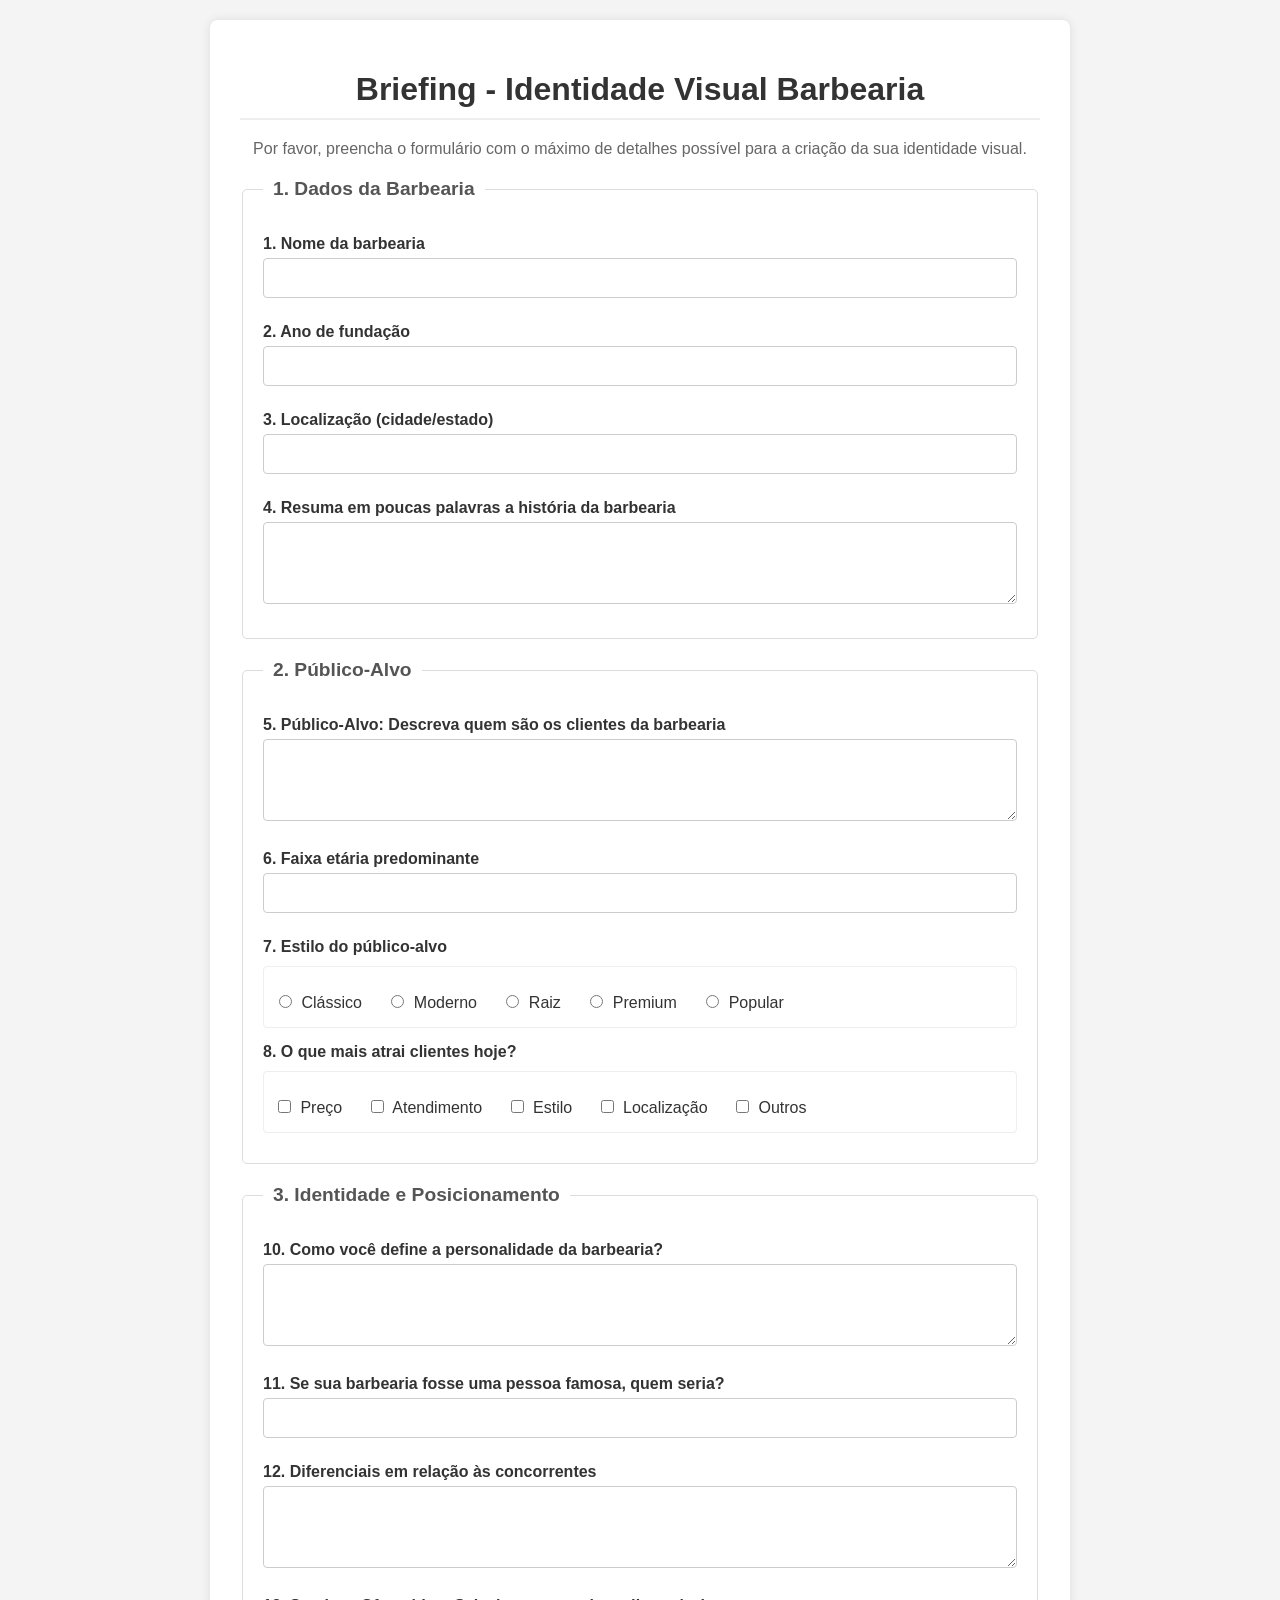
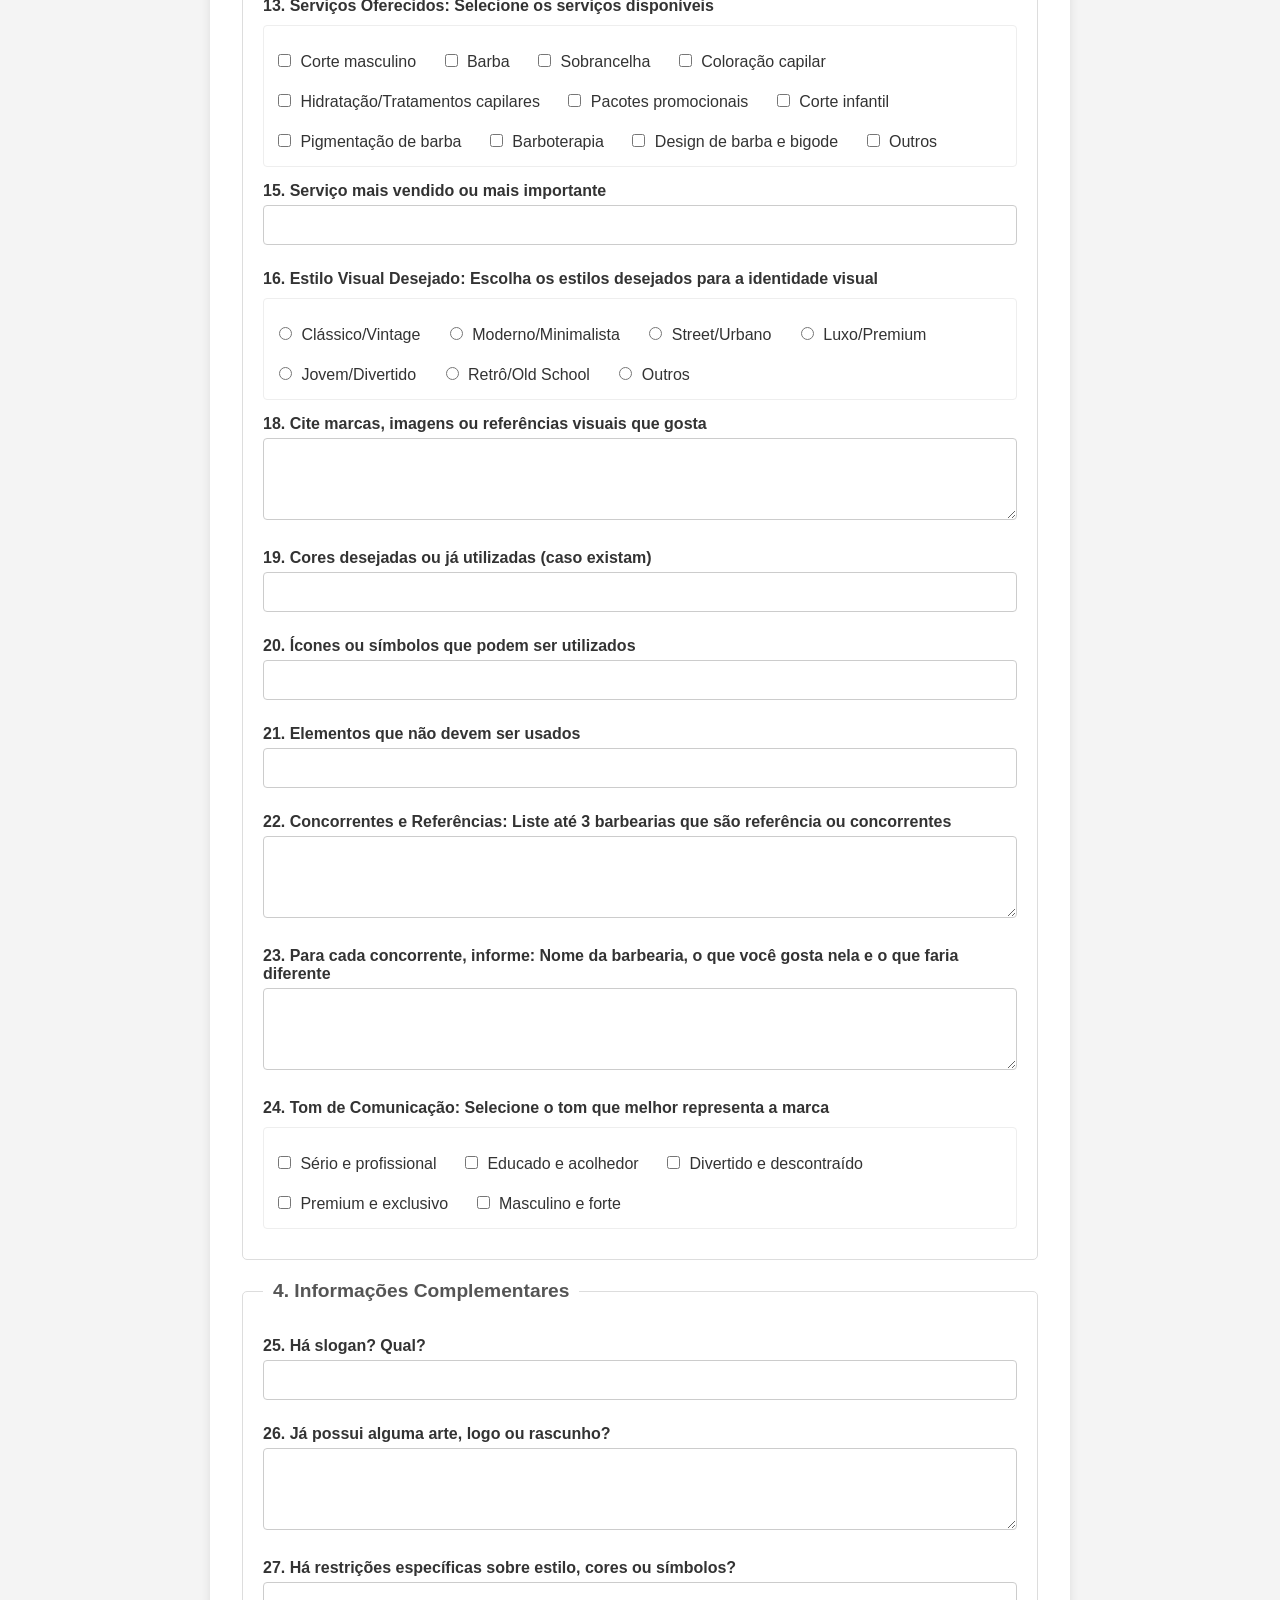
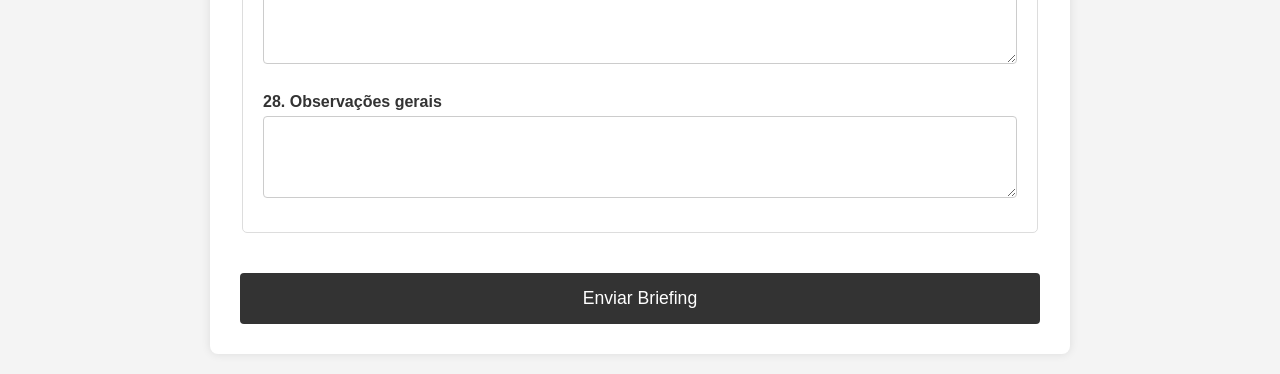
==== index.html @ 09c9d7b4 "Add files via upload" ====
<!DOCTYPE html>
<html lang="pt-BR">
<head>
    <meta charset="UTF-8">
    <meta name="viewport" content="width=device-width, initial-scale=1.0">
    <title>Briefing - Identidade Visual Barbearia</title>
    <link rel="stylesheet" href="style.css">
</head>
<body>
    <div class="container">
        <h1>Briefing - Identidade Visual Barbearia</h1>
        <p>Por favor, preencha o formulário com o máximo de detalhes possível para a criação da sua identidade visual.</p>
        
        <form id="briefingForm">
            
            <!-- 1. Dados da Barbearia -->
            <fieldset>
                <legend>1. Dados da Barbearia</legend>
                
                <label for="nome_barbearia">1. Nome da barbearia</label>
                <input type="text" id="nome_barbearia" name="Nome da barbearia" required>
                
                <label for="ano_fundacao">2. Ano de fundação</label>
                <input type="number" id="ano_fundacao" name="Ano de fundação" min="1900" max="2099" required>
                
                <label for="localizacao">3. Localização (cidade/estado)</label>
                <input type="text" id="localizacao" name="Localização (cidade/estado)" required>
                
                <label for="historia">4. Resuma em poucas palavras a história da barbearia</label>
                <textarea id="historia" name="Resuma em poucas palavras a história da barbearia" rows="4" required></textarea>
            </fieldset>

            <!-- 2. Público-Alvo -->
            <fieldset>
                <legend>2. Público-Alvo</legend>
                
                <label for="publico_alvo">5. Público-Alvo: Descreva quem são os clientes da barbearia</label>
                <textarea id="publico_alvo" name="Público-Alvo: Descreva quem são os clientes da barbearia" rows="4" required></textarea>
                
                <label for="faixa_etaria">6. Faixa etária predominante</label>
                <input type="text" id="faixa_etaria" name="Faixa etária predominante" required>
                
                <label>7. Estilo do público-alvo</label>
                <div class="radio-group">
                    <label><input type="radio" name="Estilo do público-alvo" value="Clássico" required> Clássico</label>
                    <label><input type="radio" name="Estilo do público-alvo" value="Moderno"> Moderno</label>
                    <label><input type="radio" name="Estilo do público-alvo" value="Raiz"> Raiz</label>
                    <label><input type="radio" name="Estilo do público-alvo" value="Premium"> Premium</label>
                    <label><input type="radio" name="Estilo do público-alvo" value="Popular"> Popular</label>
                </div>

                <label>8. O que mais atrai clientes hoje?</label>
                <div class="checkbox-group">
                    <label><input type="checkbox" name="O que mais atrai clientes hoje?" value="Preço"> Preço</label>
                    <label><input type="checkbox" name="O que mais atrai clientes hoje?" value="Atendimento"> Atendimento</label>
                    <label><input type="checkbox" name="O que mais atrai clientes hoje?" value="Estilo"> Estilo</label>
                    <label><input type="checkbox" name="O que mais atrai clientes hoje?" value="Localização"> Localização</label>
                    <label><input type="checkbox" name="O que mais atrai clientes hoje?" value="Outros" id="atracao_outros_check"> Outros</label>
                </div>
                <div id="atracao_outros_div" class="conditional-field" style="display:none;">
                    <label for="atracao_outros_text">9. Se selecionou 'Outros', por favor especifique</label>
                    <textarea id="atracao_outros_text" name="Se selecionou 'Outros', por favor especifique (Atração)" rows="2"></textarea>
                </div>
            </fieldset>

            <!-- 3. Identidade e Posicionamento -->
            <fieldset>
                <legend>3. Identidade e Posicionamento</legend>
                
                <label for="personalidade">10. Como você define a personalidade da barbearia?</label>
                <textarea id="personalidade" name="Como você define a personalidade da barbearia?" rows="4" required></textarea>
                
                <label for="pessoa_famosa">11. Se sua barbearia fosse uma pessoa famosa, quem seria?</label>
                <input type="text" id="pessoa_famosa" name="Se sua barbearia fosse uma pessoa famosa, quem seria?" required>
                
                <label for="diferenciais">12. Diferenciais em relação às concorrentes</label>
                <textarea id="diferenciais" name="Diferenciais em relação às concorrentes" rows="4" required></textarea>
                
                <label>13. Serviços Oferecidos: Selecione os serviços disponíveis</label>
                <div class="checkbox-group">
                    <label><input type="checkbox" name="Serviços Oferecidos" value="Corte masculino"> Corte masculino</label>
                    <label><input type="checkbox" name="Serviços Oferecidos" value="Barba"> Barba</label>
                    <label><input type="checkbox" name="Serviços Oferecidos" value="Sobrancelha"> Sobrancelha</label>
                    <label><input type="checkbox" name="Serviços Oferecidos" value="Coloração capilar"> Coloração capilar</label>
                    <label><input type="checkbox" name="Serviços Oferecidos" value="Hidratação/Tratamentos capilares"> Hidratação/Tratamentos capilares</label>
                    <label><input type="checkbox" name="Serviços Oferecidos" value="Pacotes promocionais"> Pacotes promocionais</label>
                    <label><input type="checkbox" name="Serviços Oferecidos" value="Corte infantil"> Corte infantil</label>
                    <label><input type="checkbox" name="Serviços Oferecidos" value="Pigmentação de barba"> Pigmentação de barba</label>
                    <label><input type="checkbox" name="Serviços Oferecidos" value="Barboterapia"> Barboterapia</label>
                    <label><input type="checkbox" name="Serviços Oferecidos" value="Design de barba e bigode"> Design de barba e bigode</label>
                    <label><input type="checkbox" name="Serviços Oferecidos" value="Outros" id="servicos_outros_check"> Outros</label>
                </div>
                <div id="servicos_outros_div" class="conditional-field" style="display:none;">
                    <label for="servicos_outros_text">14. Se selecionou 'Outros', por favor especifique</label>
                    <textarea id="servicos_outros_text" name="Se selecionou 'Outros', por favor especifique (Serviços)" rows="2"></textarea>
                </div>

                <label for="servico_mais_vendido">15. Serviço mais vendido ou mais importante</label>
                <input type="text" id="servico_mais_vendido" name="Serviço mais vendido ou mais importante" required>

                <label>16. Estilo Visual Desejado: Escolha os estilos desejados para a identidade visual</label>
                <div class="radio-group">
                    <label><input type="radio" name="Estilo Visual Desejado" value="Clássico/Vintage" required> Clássico/Vintage</label>
                    <label><input type="radio" name="Estilo Visual Desejado" value="Moderno/Minimalista"> Moderno/Minimalista</label>
                    <label><input type="radio" name="Estilo Visual Desejado" value="Street/Urbano"> Street/Urbano</label>
                    <label><input type="radio" name="Estilo Visual Desejado" value="Luxo/Premium"> Luxo/Premium</label>
                    <label><input type="radio" name="Estilo Visual Desejado" value="Jovem/Divertido"> Jovem/Divertido</label>
                    <label><input type="radio" name="Estilo Visual Desejado" value="Retrô/Old School"> Retrô/Old School</label>
                    <label><input type="radio" name="Estilo Visual Desejado" value="Outros" id="estilo_outros_radio"> Outros</label>
                </div>
                <div id="estilo_outros_div" class="conditional-field" style="display:none;">
                    <label for="estilo_outros_text">17. Se selecionou 'Outros', por favor especifique</label>
                    <textarea id="estilo_outros_text" name="Se selecionou 'Outros', por favor especifique (Estilo Visual)" rows="2"></textarea>
                </div>

                <label for="referencias_visuais">18. Cite marcas, imagens ou referências visuais que gosta</label>
                <textarea id="referencias_visuais" name="Cite marcas, imagens ou referências visuais que gosta" rows="4" required></textarea>

                <label for="cores_desejadas">19. Cores desejadas ou já utilizadas (caso existam)</label>
                <input type="text" id="cores_desejadas" name="Cores desejadas ou já utilizadas (caso existam)" required>

                <label for="icones_simbolos">20. Ícones ou símbolos que podem ser utilizados</label>
                <input type="text" id="icones_simbolos" name="Ícones ou símbolos que podem ser utilizados" required>

                <label for="elementos_nao_usados">21. Elementos que não devem ser usados</label>
                <input type="text" id="elementos_nao_usados" name="Elementos que não devem ser usados" required>

                <label for="concorrentes_referencias">22. Concorrentes e Referências: Liste até 3 barbearias que são referência ou concorrentes</label>
                <textarea id="concorrentes_referencias" name="Concorrentes e Referências: Liste até 3 barbearias que são referência ou concorrentes" rows="4" required></textarea>

                <label for="analise_concorrentes">23. Para cada concorrente, informe: Nome da barbearia, o que você gosta nela e o que faria diferente</label>
                <textarea id="analise_concorrentes" name="Para cada concorrente, informe: Nome da barbearia, o que você gosta nela e o que faria diferente" rows="4" required></textarea>

                <label>24. Tom de Comunicação: Selecione o tom que melhor representa a marca</label>
                <div class="checkbox-group">
                    <label><input type="checkbox" name="Tom de Comunicação" value="Sério e profissional"> Sério e profissional</label>
                    <label><input type="checkbox" name="Tom de Comunicação" value="Educado e acolhedor"> Educado e acolhedor</label>
                    <label><input type="checkbox" name="Tom de Comunicação" value="Divertido e descontraído"> Divertido e descontraído</label>
                    <label><input type="checkbox" name="Tom de Comunicação" value="Premium e exclusivo"> Premium e exclusivo</label>
                    <label><input type="checkbox" name="Tom de Comunicação" value="Masculino e forte"> Masculino e forte</label>
                </div>
            </fieldset>

            <!-- 4. Informações Complementares -->
            <fieldset>
                <legend>4. Informações Complementares</legend>
                
                <label for="slogan">25. Há slogan? Qual?</label>
                <input type="text" id="slogan" name="Há slogan? Qual?" required>
                
                <label for="arte_logo_rascunho">26. Já possui alguma arte, logo ou rascunho?</label>
                <textarea id="arte_logo_rascunho" name="Já possui alguma arte, logo ou rascunho?" rows="4" required></textarea>
                
                <label for="restricoes">27. Há restrições específicas sobre estilo, cores ou símbolos?</label>
                <textarea id="restricoes" name="Há restrições específicas sobre estilo, cores ou símbolos?" rows="4" required></textarea>
                
                <label for="observacoes_gerais">28. Observações gerais</label>
                <textarea id="observacoes_gerais" name="Observações gerais" rows="4" required></textarea>
            </fieldset>

            <button type="submit">Enviar Briefing</button>
            <p id="statusMessage" style="display:none;"></p>
        </form>
    </div>
    <script src="script.js"></script>
</body>
</html>
---- style.css ----
body {
    font-family: Arial, sans-serif;
    background-color: #f4f4f4;
    color: #333;
    margin: 0;
    padding: 20px;
    display: flex;
    justify-content: center;
    align-items: flex-start;
    min-height: 100vh;
}

.container {
    background-color: #fff;
    padding: 30px;
    border-radius: 8px;
    box-shadow: 0 0 10px rgba(0, 0, 0, 0.1);
    max-width: 800px;
    width: 100%;
}

h1 {
    color: #333;
    text-align: center;
    border-bottom: 2px solid #eee;
    padding-bottom: 10px;
    margin-bottom: 20px;
}

p {
    text-align: center;
    margin-bottom: 20px;
    color: #666;
}

fieldset {
    border: 1px solid #ddd;
    padding: 20px;
    margin-bottom: 20px;
    border-radius: 5px;
}

legend {
    font-size: 1.2em;
    font-weight: bold;
    color: #555;
    padding: 0 10px;
}

label {
    display: block;
    margin-top: 15px;
    margin-bottom: 5px;
    font-weight: bold;
}

input[type="text"],
input[type="number"],
textarea {
    width: 100%;
    padding: 10px;
    margin-bottom: 10px;
    border: 1px solid #ccc;
    border-radius: 4px;
    box-sizing: border-box;
    font-size: 1em;
}

textarea {
    resize: vertical;
}

.radio-group, .checkbox-group {
    margin-top: 10px;
    margin-bottom: 10px;
    padding: 10px;
    border: 1px solid #eee;
    border-radius: 4px;
}

.radio-group label, .checkbox-group label {
    display: inline-block;
    margin-right: 20px;
    font-weight: normal;
}

.radio-group input[type="radio"], .checkbox-group input[type="checkbox"] {
    margin-right: 5px;
}

button[type="submit"] {
    background-color: #333;
    color: white;
    padding: 15px 20px;
    border: none;
    border-radius: 4px;
    cursor: pointer;
    font-size: 1.1em;
    width: 100%;
    margin-top: 20px;
    transition: background-color 0.3s ease;
}

button[type="submit"]:hover {
    background-color: #555;
}

.conditional-field {
    margin-left: 20px;
    padding-left: 10px;
    border-left: 3px solid #ddd;
}

#statusMessage {
    text-align: center;
    padding: 10px;
    margin-top: 10px;
    border-radius: 4px;
    font-weight: bold;
}

.success {
    background-color: #d4edda;
    color: #155724;
    border: 1px solid #c3e6cb;
}

.error {
    background-color: #f8d7da;
    color: #721c24;
    border: 1px solid #f5c6cb;
}
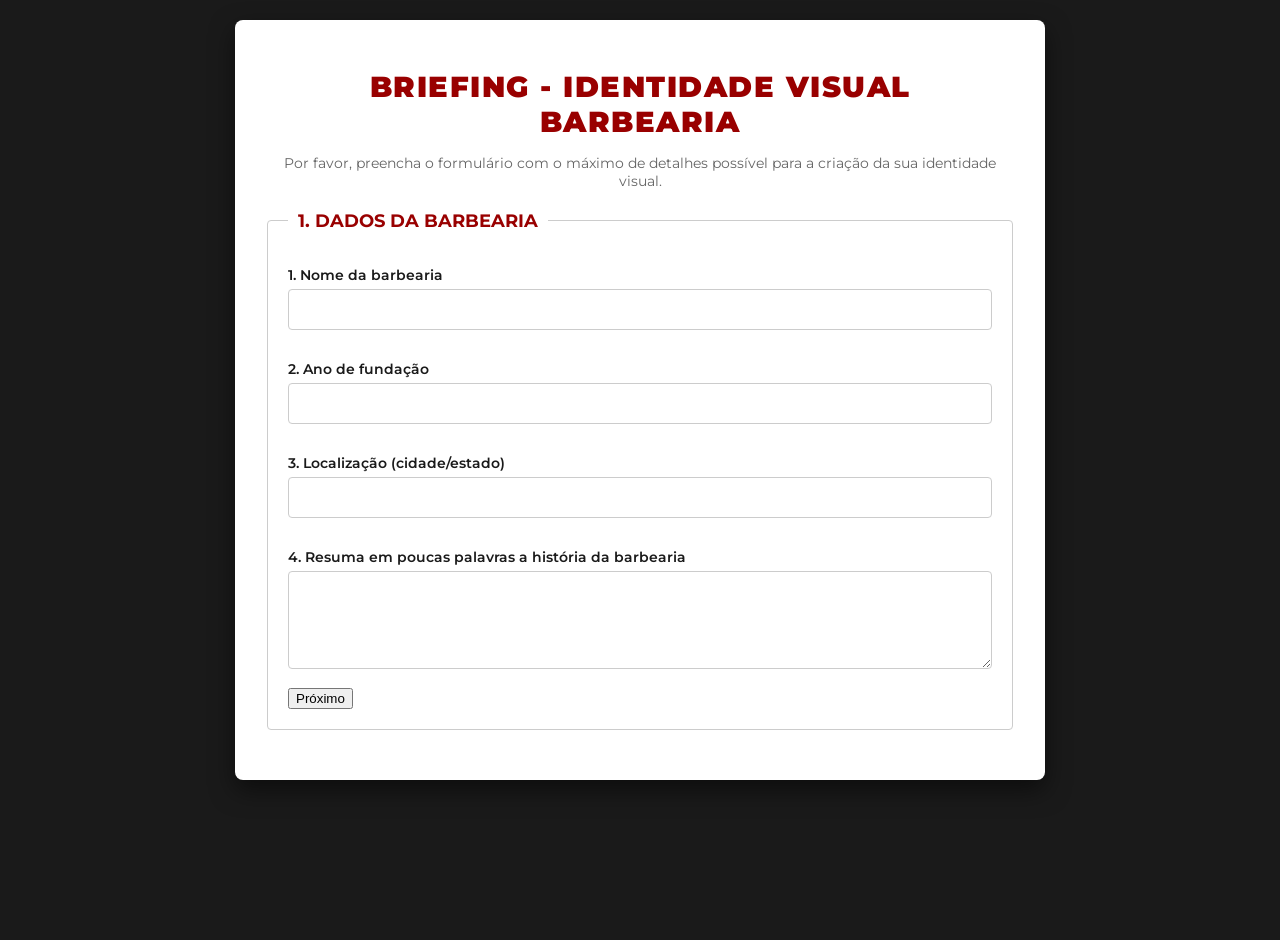
==== commit e7a9cc4d: "Refactor form fieldsets with data-step attributes" ====
--- a/index.html
+++ b/index.html
@@ -9,12 +9,12 @@
 <body>
     <div class="container">
         <h1>Briefing - Identidade Visual Barbearia</h1>
-        <p>Por favor, preencha o formulário com o máximo de detalhes possível para a criação da sua identidade visual.</p>
+        <p id="form-description">Por favor, preencha o formulário com o máximo de detalhes possível para a criação da sua identidade visual.</p>
         
         <form id="briefingForm">
             
             <!-- 1. Dados da Barbearia -->
-            <fieldset>
+            <fieldset data-step="1">
                 <legend>1. Dados da Barbearia</legend>
                 
                 <label for="nome_barbearia">1. Nome da barbearia</label>
@@ -28,10 +28,14 @@
                 
                 <label for="historia">4. Resuma em poucas palavras a história da barbearia</label>
                 <textarea id="historia" name="Resuma em poucas palavras a história da barbearia" rows="4" required></textarea>
+                
+                <div class="form-navigation">
+                    <button type="button" class="next-step">Próximo</button>
+                </div>
             </fieldset>
 
             <!-- 2. Público-Alvo -->
-            <fieldset>
+            <fieldset data-step="2" style="display:none;">
                 <legend>2. Público-Alvo</legend>
                 
                 <label for="publico_alvo">5. Público-Alvo: Descreva quem são os clientes da barbearia</label>
@@ -61,10 +65,15 @@
                     <label for="atracao_outros_text">9. Se selecionou 'Outros', por favor especifique</label>
                     <textarea id="atracao_outros_text" name="Se selecionou 'Outros', por favor especifique (Atração)" rows="2"></textarea>
                 </div>
+
+                <div class="form-navigation">
+                    <button type="button" class="prev-step">Anterior</button>
+                    <button type="button" class="next-step">Próximo</button>
+                </div>
             </fieldset>
 
             <!-- 3. Identidade e Posicionamento -->
-            <fieldset>
+            <fieldset data-step="3" style="display:none;">
                 <legend>3. Identidade e Posicionamento</legend>
                 
                 <label for="personalidade">10. Como você define a personalidade da barbearia?</label>
@@ -139,10 +148,15 @@
                     <label><input type="checkbox" name="Tom de Comunicação" value="Premium e exclusivo"> Premium e exclusivo</label>
                     <label><input type="checkbox" name="Tom de Comunicação" value="Masculino e forte"> Masculino e forte</label>
                 </div>
+
+                <div class="form-navigation">
+                    <button type="button" class="prev-step">Anterior</button>
+                    <button type="button" class="next-step">Próximo</button>
+                </div>
             </fieldset>
 
             <!-- 4. Informações Complementares -->
-            <fieldset>
+            <fieldset data-step="4" style="display:none;">
                 <legend>4. Informações Complementares</legend>
                 
                 <label for="slogan">25. Há slogan? Qual?</label>
@@ -156,9 +170,13 @@
                 
                 <label for="observacoes_gerais">28. Observações gerais</label>
                 <textarea id="observacoes_gerais" name="Observações gerais" rows="4" required></textarea>
+
+                <div class="form-navigation">
+                    <button type="button" class="prev-step">Anterior</button>
+                    <button type="submit">Enviar Briefing</button>
+                </div>
             </fieldset>
-
-            <button type="submit">Enviar Briefing</button>
+            
             <p id="statusMessage" style="display:none;"></p>
         </form>
     </div>
--- a/style.css
+++ b/style.css
@@ -1,9 +1,21 @@
+/* Importação da fonte Montserrat do Google Fonts */
+@import url('https://fonts.googleapis.com/css2?family=Montserrat:wght@400;600;700;900&display=swap');
+
+:root {
+    --primary-color: #1a1a1a; /* Fundo escuro */
+    --secondary-color: #ffffff; /* Elementos claros */
+    --accent-color: #990000; /* Vermelho escuro/Borgonha (Clássico de Barbearia) */
+    --text-color: #1a1a1a;
+    --border-color: #cccccc;
+    --focus-color: #990000;
+}
+
 body {
-    font-family: Arial, sans-serif;
-    background-color: #f4f4f4;
-    color: #333;
+    font-family: 'Montserrat', sans-serif;
+    background-color: var(--primary-color);
+    color: var(--secondary-color);
     margin: 0;
-    padding: 20px;
+    padding: 20px; /* Padding reduzido para telas menores */
     display: flex;
     justify-content: center;
     align-items: flex-start;
@@ -11,122 +23,183 @@
 }
 
 .container {
-    background-color: #fff;
-    padding: 30px;
+    background-color: var(--secondary-color);
+    padding: 30px; /* Padding ajustado */
     border-radius: 8px;
-    box-shadow: 0 0 10px rgba(0, 0, 0, 0.1);
-    max-width: 800px;
+    box-shadow: 0 10px 25px rgba(0, 0, 0, 0.5);
+    max-width: 750px;
     width: 100%;
+    color: var(--text-color);
 }
 
 h1 {
-    color: #333;
+    font-weight: 900;
+    font-size: 1.8em; /* Fonte ligeiramente menor para mobile */
+    color: var(--accent-color);
     text-align: center;
-    border-bottom: 2px solid #eee;
-    padding-bottom: 10px;
-    margin-bottom: 20px;
+    margin-bottom: 10px;
+    text-transform: uppercase;
+    letter-spacing: 1.5px;
 }
 
 p {
+    font-weight: 400;
+    font-size: 0.9em;
     text-align: center;
     margin-bottom: 20px;
-    color: #666;
+    color: #666666;
 }
 
 fieldset {
-    border: 1px solid #ddd;
-    padding: 20px;
+    border: 1px solid var(--border-color);
+    padding: 20px; /* Padding ajustado */
     margin-bottom: 20px;
-    border-radius: 5px;
+    border-radius: 4px;
 }
 
 legend {
-    font-size: 1.2em;
-    font-weight: bold;
-    color: #555;
+    font-size: 1.1em;
+    font-weight: 700;
+    color: var(--accent-color);
     padding: 0 10px;
+    text-transform: uppercase;
 }
 
 label {
     display: block;
     margin-top: 15px;
     margin-bottom: 5px;
-    font-weight: bold;
+    font-weight: 600;
+    font-size: 0.9em;
+    color: var(--text-color);
 }
 
 input[type="text"],
 input[type="number"],
 textarea {
     width: 100%;
-    padding: 10px;
-    margin-bottom: 10px;
-    border: 1px solid #ccc;
+    padding: 10px; /* Padding ajustado */
+    margin-bottom: 15px;
+    border: 1px solid var(--border-color);
     border-radius: 4px;
     box-sizing: border-box;
     font-size: 1em;
+    font-family: 'Montserrat', sans-serif;
+    transition: border-color 0.3s ease;
+}
+
+input[type="text"]:focus,
+input[type="number"]:focus,
+textarea:focus {
+    border-color: var(--focus-color);
+    outline: none;
+    box-shadow: 0 0 0 1px var(--focus-color);
 }
 
 textarea {
     resize: vertical;
+    min-height: 80px;
 }
 
 .radio-group, .checkbox-group {
     margin-top: 10px;
     margin-bottom: 10px;
-    padding: 10px;
-    border: 1px solid #eee;
-    border-radius: 4px;
+    padding: 15px;
+    border: 1px solid #f0f0f0;
+    border-radius: 4px;
+    background-color: #f9f9f9;
 }
 
 .radio-group label, .checkbox-group label {
-    display: inline-block;
-    margin-right: 20px;
-    font-weight: normal;
+    display: block;
+    margin-top: 5px;
+    margin-bottom: 5px;
+    font-weight: 400;
+    font-size: 1em;
+    color: var(--text-color);
 }
 
 .radio-group input[type="radio"], .checkbox-group input[type="checkbox"] {
-    margin-right: 5px;
+    margin-right: 10px;
+    accent-color: var(--accent-color);
 }
 
 button[type="submit"] {
-    background-color: #333;
-    color: white;
-    padding: 15px 20px;
+    background-color: var(--accent-color);
+    color: var(--secondary-color);
+    padding: 15px 25px;
     border: none;
     border-radius: 4px;
     cursor: pointer;
-    font-size: 1.1em;
+    font-size: 1em;
+    font-weight: 700;
     width: 100%;
     margin-top: 20px;
     transition: background-color 0.3s ease;
+    text-transform: uppercase;
+    letter-spacing: 1px;
 }
 
 button[type="submit"]:hover {
-    background-color: #555;
+    background-color: #cc0000;
 }
 
 .conditional-field {
-    margin-left: 20px;
-    padding-left: 10px;
-    border-left: 3px solid #ddd;
+    margin-left: 0;
+    padding-left: 15px;
+    border-left: 3px solid var(--accent-color);
+    margin-top: 15px;
+    padding-top: 10px;
 }
 
 #statusMessage {
     text-align: center;
-    padding: 10px;
-    margin-top: 10px;
-    border-radius: 4px;
-    font-weight: bold;
+    padding: 15px;
+    margin-top: 20px;
+    border-radius: 4px;
+    font-weight: 600;
+    font-size: 1em;
 }
 
 .success {
-    background-color: #d4edda;
-    color: #155724;
-    border: 1px solid #c3e6cb;
+    background-color: #e6ffe6;
+    color: #006600;
+    border: 1px solid #ccffcc;
 }
 
 .error {
-    background-color: #f8d7da;
-    color: #721c24;
-    border: 1px solid #f5c6cb;
-}
+    background-color: #ffe6e6;
+    color: #cc0000;
+    border: 1px solid #ffcccc;
+}
+
+/* Media Query para Responsividade */
+@media (max-width: 600px) {
+    .container {
+        padding: 20px;
+        margin: 0;
+        box-shadow: none;
+        border-radius: 0;
+    }
+
+    body {
+        padding: 0;
+    }
+
+    h1 {
+        font-size: 1.5em;
+        letter-spacing: 1px;
+    }
+
+    legend {
+        font-size: 1em;
+    }
+
+    .radio-group, .checkbox-group {
+        padding: 10px;
+    }
+
+    .radio-group label, .checkbox-group label {
+        font-size: 0.9em;
+    }
+}
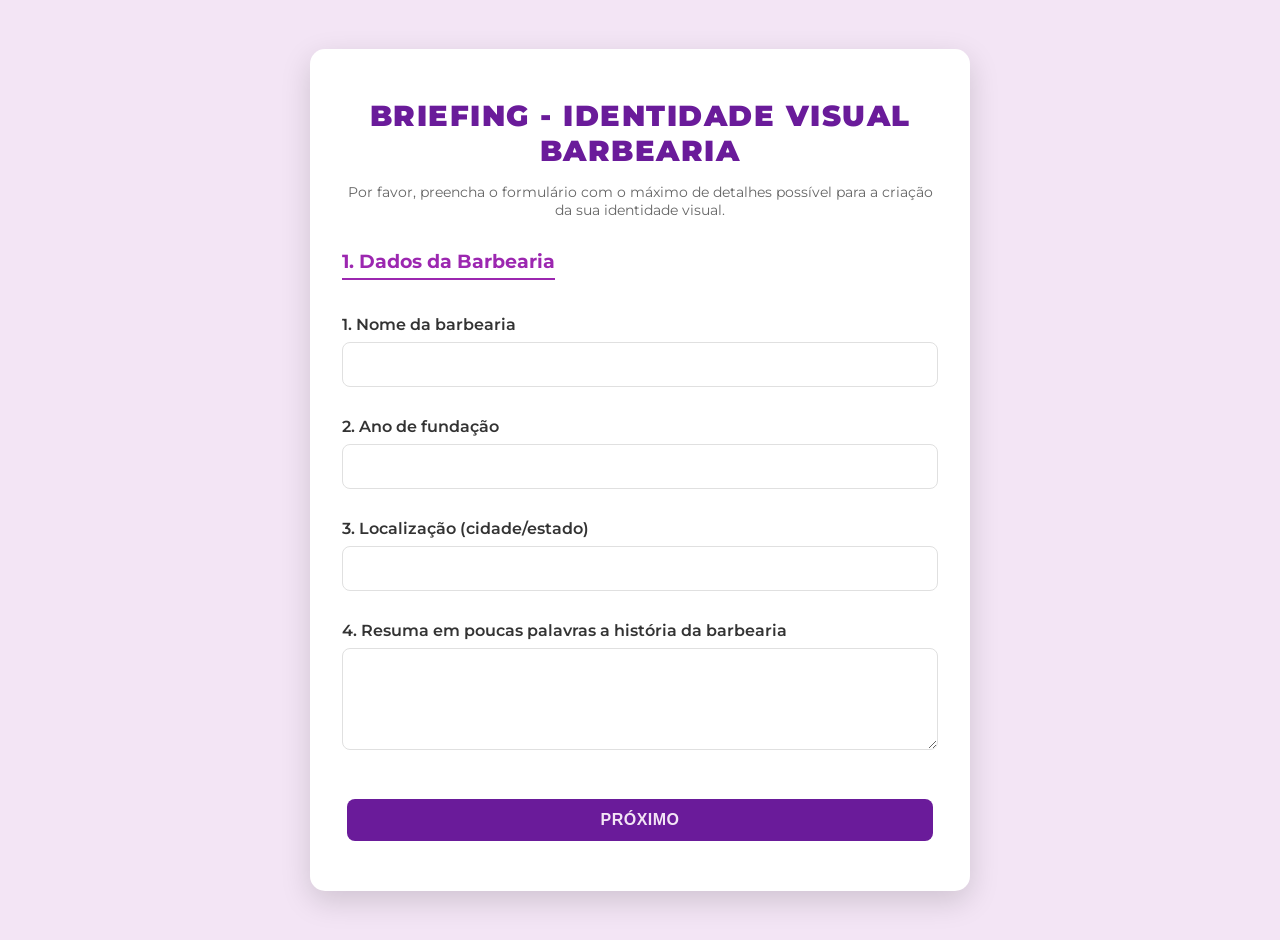
==== commit 7252ce2a: "Update section comments for form steps in HTML" ====
--- a/index.html
+++ b/index.html
@@ -13,7 +13,7 @@
         
         <form id="briefingForm">
             
-            <!-- 1. Dados da Barbearia -->
+            <!-- Passo 1: Dados da Barbearia -->
             <fieldset data-step="1">
                 <legend>1. Dados da Barbearia</legend>
                 
@@ -34,7 +34,7 @@
                 </div>
             </fieldset>
 
-            <!-- 2. Público-Alvo -->
+            <!-- Passo 2: Público-Alvo -->
             <fieldset data-step="2" style="display:none;">
                 <legend>2. Público-Alvo</legend>
                 
@@ -72,7 +72,7 @@
                 </div>
             </fieldset>
 
-            <!-- 3. Identidade e Posicionamento -->
+            <!-- Passo 3: Identidade e Posicionamento -->
             <fieldset data-step="3" style="display:none;">
                 <legend>3. Identidade e Posicionamento</legend>
                 
@@ -155,7 +155,7 @@
                 </div>
             </fieldset>
 
-            <!-- 4. Informações Complementares -->
+            <!-- Passo 4: Informações Complementares -->
             <fieldset data-step="4" style="display:none;">
                 <legend>4. Informações Complementares</legend>
                 
--- a/style.css
+++ b/style.css
@@ -2,75 +2,84 @@
 @import url('https://fonts.googleapis.com/css2?family=Montserrat:wght@400;600;700;900&display=swap');
 
 :root {
-    --primary-color: #1a1a1a; /* Fundo escuro */
-    --secondary-color: #ffffff; /* Elementos claros */
-    --accent-color: #990000; /* Vermelho escuro/Borgonha (Clássico de Barbearia) */
-    --text-color: #1a1a1a;
-    --border-color: #cccccc;
-    --focus-color: #990000;
+    --primary-color: #6a1b9a; /* Roxo Escuro Principal */
+    --secondary-color: #f3e5f5; /* Fundo Claro Roxo */
+    --accent-color: #9c27b0; /* Roxo de Destaque */
+    --text-color: #333333;
+    --border-color: #e0e0e0;
+    --focus-color: #ce93d8; /* Roxo Claro para Foco */
 }
 
 body {
     font-family: 'Montserrat', sans-serif;
-    background-color: var(--primary-color);
-    color: var(--secondary-color);
+    background-color: var(--secondary-color);
+    color: var(--text-color);
     margin: 0;
-    padding: 20px; /* Padding reduzido para telas menores */
+    padding: 20px;
     display: flex;
     justify-content: center;
-    align-items: flex-start;
+    align-items: center;
     min-height: 100vh;
 }
 
 .container {
-    background-color: var(--secondary-color);
-    padding: 30px; /* Padding ajustado */
-    border-radius: 8px;
-    box-shadow: 0 10px 25px rgba(0, 0, 0, 0.5);
-    max-width: 750px;
+    background-color: #ffffff;
+    padding: 30px;
+    border-radius: 15px;
+    box-shadow: 0 10px 30px rgba(0, 0, 0, 0.15);
+    max-width: 600px; /* Mais estreito para foco em uma pergunta por vez */
     width: 100%;
-    color: var(--text-color);
+    transition: all 0.3s ease;
 }
 
 h1 {
     font-weight: 900;
-    font-size: 1.8em; /* Fonte ligeiramente menor para mobile */
-    color: var(--accent-color);
+    font-size: 1.8em;
+    color: var(--primary-color);
     text-align: center;
     margin-bottom: 10px;
     text-transform: uppercase;
     letter-spacing: 1.5px;
 }
 
-p {
+#form-description {
     font-weight: 400;
     font-size: 0.9em;
     text-align: center;
+    margin-bottom: 30px;
+    color: #666666;
+}
+
+fieldset {
+    border: none;
+    padding: 0;
     margin-bottom: 20px;
-    color: #666666;
-}
-
-fieldset {
-    border: 1px solid var(--border-color);
-    padding: 20px; /* Padding ajustado */
-    margin-bottom: 20px;
-    border-radius: 4px;
+    /* Adiciona animação de fade */
+    animation: fadeIn 0.5s ease-in-out;
+}
+
+@keyframes fadeIn {
+    from { opacity: 0; transform: translateY(10px); }
+    to { opacity: 1; transform: translateY(0); }
 }
 
 legend {
-    font-size: 1.1em;
+    font-size: 1.2em;
     font-weight: 700;
     color: var(--accent-color);
-    padding: 0 10px;
-    text-transform: uppercase;
+    padding: 0;
+    margin-bottom: 20px;
+    border-bottom: 2px solid var(--accent-color);
+    display: inline-block;
+    padding-bottom: 5px;
 }
 
 label {
     display: block;
     margin-top: 15px;
-    margin-bottom: 5px;
+    margin-bottom: 8px;
     font-weight: 600;
-    font-size: 0.9em;
+    font-size: 1em;
     color: var(--text-color);
 }
 
@@ -78,70 +87,104 @@
 input[type="number"],
 textarea {
     width: 100%;
-    padding: 10px; /* Padding ajustado */
+    padding: 12px;
     margin-bottom: 15px;
     border: 1px solid var(--border-color);
-    border-radius: 4px;
+    border-radius: 8px;
     box-sizing: border-box;
     font-size: 1em;
     font-family: 'Montserrat', sans-serif;
-    transition: border-color 0.3s ease;
+    transition: border-color 0.3s ease, box-shadow 0.3s ease;
 }
 
 input[type="text"]:focus,
 input[type="number"]:focus,
 textarea:focus {
-    border-color: var(--focus-color);
+    border-color: var(--accent-color);
     outline: none;
-    box-shadow: 0 0 0 1px var(--focus-color);
+    box-shadow: 0 0 0 3px var(--focus-color);
+}
+
+.input-error {
+    border-color: #ff0000 !important;
 }
 
 textarea {
     resize: vertical;
-    min-height: 80px;
+    min-height: 100px;
 }
 
 .radio-group, .checkbox-group {
     margin-top: 10px;
     margin-bottom: 10px;
-    padding: 15px;
-    border: 1px solid #f0f0f0;
-    border-radius: 4px;
-    background-color: #f9f9f9;
+    padding: 10px;
 }
 
 .radio-group label, .checkbox-group label {
     display: block;
-    margin-top: 5px;
-    margin-bottom: 5px;
+    margin-top: 10px;
+    margin-bottom: 10px;
+    padding: 10px;
+    border: 1px solid var(--border-color);
+    border-radius: 8px;
     font-weight: 400;
     font-size: 1em;
-    color: var(--text-color);
+    cursor: pointer;
+    transition: background-color 0.3s ease, border-color 0.3s ease;
+}
+
+.radio-group label:hover, .checkbox-group label:hover {
+    background-color: var(--secondary-color);
+    border-color: var(--accent-color);
 }
 
 .radio-group input[type="radio"], .checkbox-group input[type="checkbox"] {
     margin-right: 10px;
-    accent-color: var(--accent-color);
+    accent-color: var(--primary-color);
+}
+
+/* Estilo para o botão de navegação */
+.form-navigation {
+    display: flex;
+    justify-content: space-between;
+    margin-top: 30px;
+}
+
+.form-navigation button, button[type="submit"] {
+    background-color: var(--primary-color);
+    color: var(--secondary-color);
+    padding: 12px 20px;
+    border: none;
+    border-radius: 8px;
+    cursor: pointer;
+    font-size: 1em;
+    font-weight: 600;
+    transition: background-color 0.3s ease, transform 0.1s ease;
+    text-transform: uppercase;
+    letter-spacing: 0.5px;
+    flex-grow: 1;
+    margin: 0 5px;
+}
+
+.form-navigation button.prev-step {
+    background-color: #e0e0e0;
+    color: var(--text-color);
+}
+
+.form-navigation button:hover, button[type="submit"]:hover {
+    background-color: var(--accent-color);
+    transform: translateY(-2px); /* Animação Hover */
+    box-shadow: 0 4px 8px rgba(0, 0, 0, 0.2);
+}
+
+.form-navigation button.prev-step:hover {
+    background-color: #bdbdbd;
+    transform: translateY(-2px);
+    box-shadow: 0 4px 8px rgba(0, 0, 0, 0.1);
 }
 
 button[type="submit"] {
-    background-color: var(--accent-color);
-    color: var(--secondary-color);
-    padding: 15px 25px;
-    border: none;
-    border-radius: 4px;
-    cursor: pointer;
-    font-size: 1em;
-    font-weight: 700;
-    width: 100%;
-    margin-top: 20px;
-    transition: background-color 0.3s ease;
-    text-transform: uppercase;
-    letter-spacing: 1px;
-}
-
-button[type="submit"]:hover {
-    background-color: #cc0000;
+    margin: 0;
 }
 
 .conditional-field {
@@ -156,30 +199,29 @@
     text-align: center;
     padding: 15px;
     margin-top: 20px;
-    border-radius: 4px;
+    border-radius: 8px;
     font-weight: 600;
     font-size: 1em;
 }
 
 .success {
-    background-color: #e6ffe6;
-    color: #006600;
-    border: 1px solid #ccffcc;
+    background-color: #e8f5e9;
+    color: #388e3c;
+    border: 1px solid #c8e6c9;
 }
 
 .error {
-    background-color: #ffe6e6;
-    color: #cc0000;
-    border: 1px solid #ffcccc;
-}
-
-/* Media Query para Responsividade */
+    background-color: #fbe9e7;
+    color: #d32f2f;
+    border: 1px solid #ffccbc;
+}
+
+/* Responsividade */
 @media (max-width: 600px) {
     .container {
         padding: 20px;
-        margin: 0;
+        border-radius: 0;
         box-shadow: none;
-        border-radius: 0;
     }
 
     body {
@@ -188,18 +230,13 @@
 
     h1 {
         font-size: 1.5em;
-        letter-spacing: 1px;
-    }
-
-    legend {
-        font-size: 1em;
-    }
-
-    .radio-group, .checkbox-group {
-        padding: 10px;
-    }
-
-    .radio-group label, .checkbox-group label {
-        font-size: 0.9em;
-    }
-}
+    }
+
+    .form-navigation {
+        flex-direction: column;
+    }
+
+    .form-navigation button {
+        margin: 5px 0;
+    }
+}
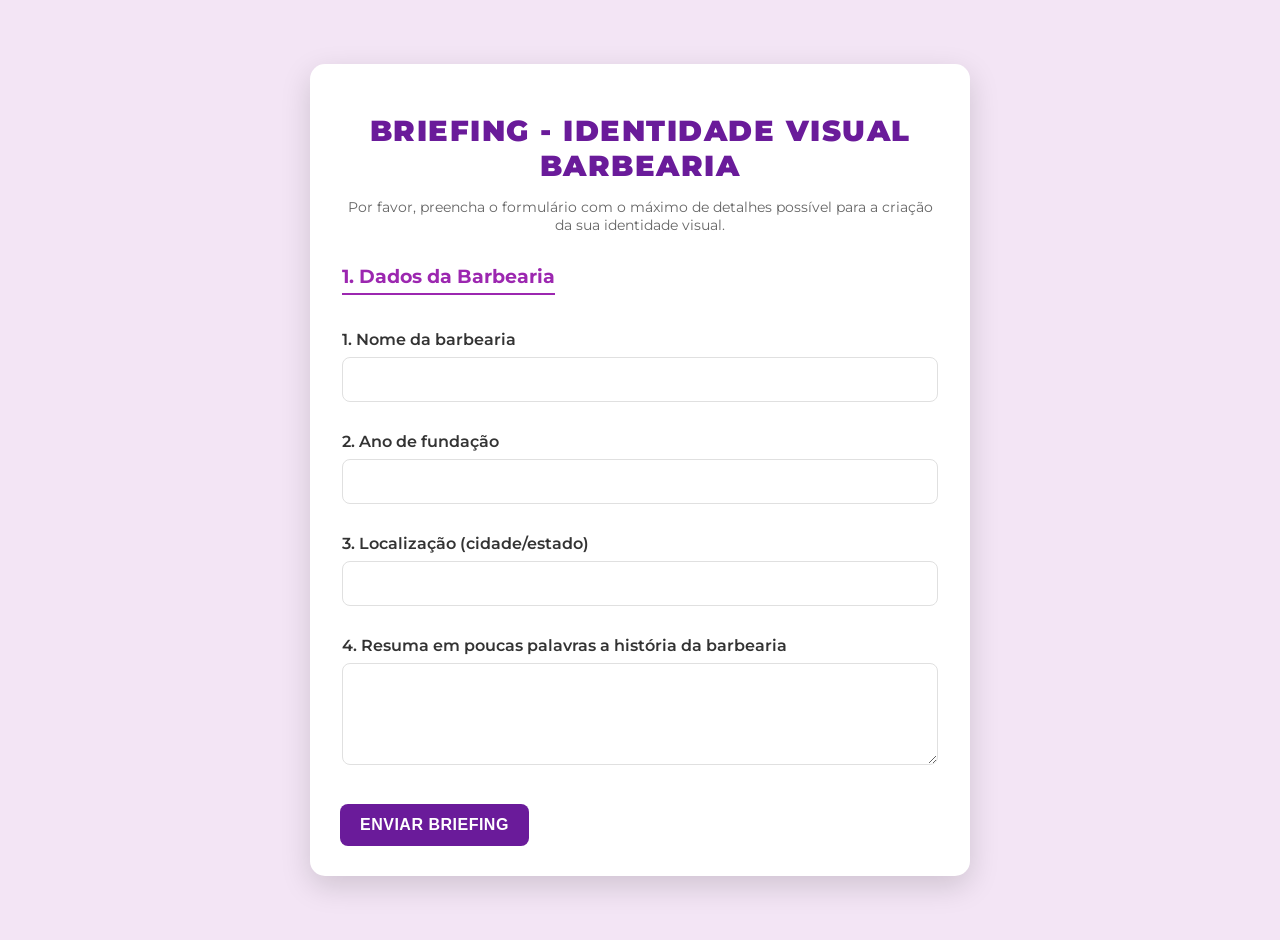
==== commit 1e72d689: "Refactor form steps and navigation structure" ====
--- a/index.html
+++ b/index.html
@@ -13,8 +13,8 @@
         
         <form id="briefingForm">
             
-            <!-- Passo 1: Dados da Barbearia -->
-            <fieldset data-step="1">
+            <!-- 1. Dados da Barbearia -->
+            <fieldset>
                 <legend>1. Dados da Barbearia</legend>
                 
                 <label for="nome_barbearia">1. Nome da barbearia</label>
@@ -28,14 +28,10 @@
                 
                 <label for="historia">4. Resuma em poucas palavras a história da barbearia</label>
                 <textarea id="historia" name="Resuma em poucas palavras a história da barbearia" rows="4" required></textarea>
-                
-                <div class="form-navigation">
-                    <button type="button" class="next-step">Próximo</button>
-                </div>
             </fieldset>
 
-            <!-- Passo 2: Público-Alvo -->
-            <fieldset data-step="2" style="display:none;">
+            <!-- 2. Público-Alvo -->
+            <fieldset>
                 <legend>2. Público-Alvo</legend>
                 
                 <label for="publico_alvo">5. Público-Alvo: Descreva quem são os clientes da barbearia</label>
@@ -65,15 +61,10 @@
                     <label for="atracao_outros_text">9. Se selecionou 'Outros', por favor especifique</label>
                     <textarea id="atracao_outros_text" name="Se selecionou 'Outros', por favor especifique (Atração)" rows="2"></textarea>
                 </div>
-
-                <div class="form-navigation">
-                    <button type="button" class="prev-step">Anterior</button>
-                    <button type="button" class="next-step">Próximo</button>
-                </div>
             </fieldset>
 
-            <!-- Passo 3: Identidade e Posicionamento -->
-            <fieldset data-step="3" style="display:none;">
+            <!-- 3. Identidade e Posicionamento -->
+            <fieldset>
                 <legend>3. Identidade e Posicionamento</legend>
                 
                 <label for="personalidade">10. Como você define a personalidade da barbearia?</label>
@@ -138,7 +129,7 @@
                 <textarea id="concorrentes_referencias" name="Concorrentes e Referências: Liste até 3 barbearias que são referência ou concorrentes" rows="4" required></textarea>
 
                 <label for="analise_concorrentes">23. Para cada concorrente, informe: Nome da barbearia, o que você gosta nela e o que faria diferente</label>
-                <textarea id="analise_concorrentes" name="Para cada concorrente, informe: Nome da barbearia, o que você gosta nela e o que faria diferente" rows="4" required></textarea>
+                <textarea id="analise_concorrentes" name="Para cada concorrentes, informe: Nome da barbearia, o que você gosta nela e o que faria diferente" rows="4" required></textarea>
 
                 <label>24. Tom de Comunicação: Selecione o tom que melhor representa a marca</label>
                 <div class="checkbox-group">
@@ -148,15 +139,10 @@
                     <label><input type="checkbox" name="Tom de Comunicação" value="Premium e exclusivo"> Premium e exclusivo</label>
                     <label><input type="checkbox" name="Tom de Comunicação" value="Masculino e forte"> Masculino e forte</label>
                 </div>
-
-                <div class="form-navigation">
-                    <button type="button" class="prev-step">Anterior</button>
-                    <button type="button" class="next-step">Próximo</button>
-                </div>
             </fieldset>
 
-            <!-- Passo 4: Informações Complementares -->
-            <fieldset data-step="4" style="display:none;">
+            <!-- 4. Informações Complementares -->
+            <fieldset>
                 <legend>4. Informações Complementares</legend>
                 
                 <label for="slogan">25. Há slogan? Qual?</label>
@@ -170,13 +156,9 @@
                 
                 <label for="observacoes_gerais">28. Observações gerais</label>
                 <textarea id="observacoes_gerais" name="Observações gerais" rows="4" required></textarea>
-
-                <div class="form-navigation">
-                    <button type="button" class="prev-step">Anterior</button>
-                    <button type="submit">Enviar Briefing</button>
-                </div>
             </fieldset>
             
+            <button type="submit">Enviar Briefing</button>
             <p id="statusMessage" style="display:none;"></p>
         </form>
     </div>
--- a/style.css
+++ b/style.css
@@ -27,7 +27,7 @@
     padding: 30px;
     border-radius: 15px;
     box-shadow: 0 10px 30px rgba(0, 0, 0, 0.15);
-    max-width: 600px; /* Mais estreito para foco em uma pergunta por vez */
+    max-width: 600px;
     width: 100%;
     transition: all 0.3s ease;
 }
@@ -152,7 +152,7 @@
 
 .form-navigation button, button[type="submit"] {
     background-color: var(--primary-color);
-    color: var(--secondary-color);
+    color: #ffffff;
     padding: 12px 20px;
     border: none;
     border-radius: 8px;
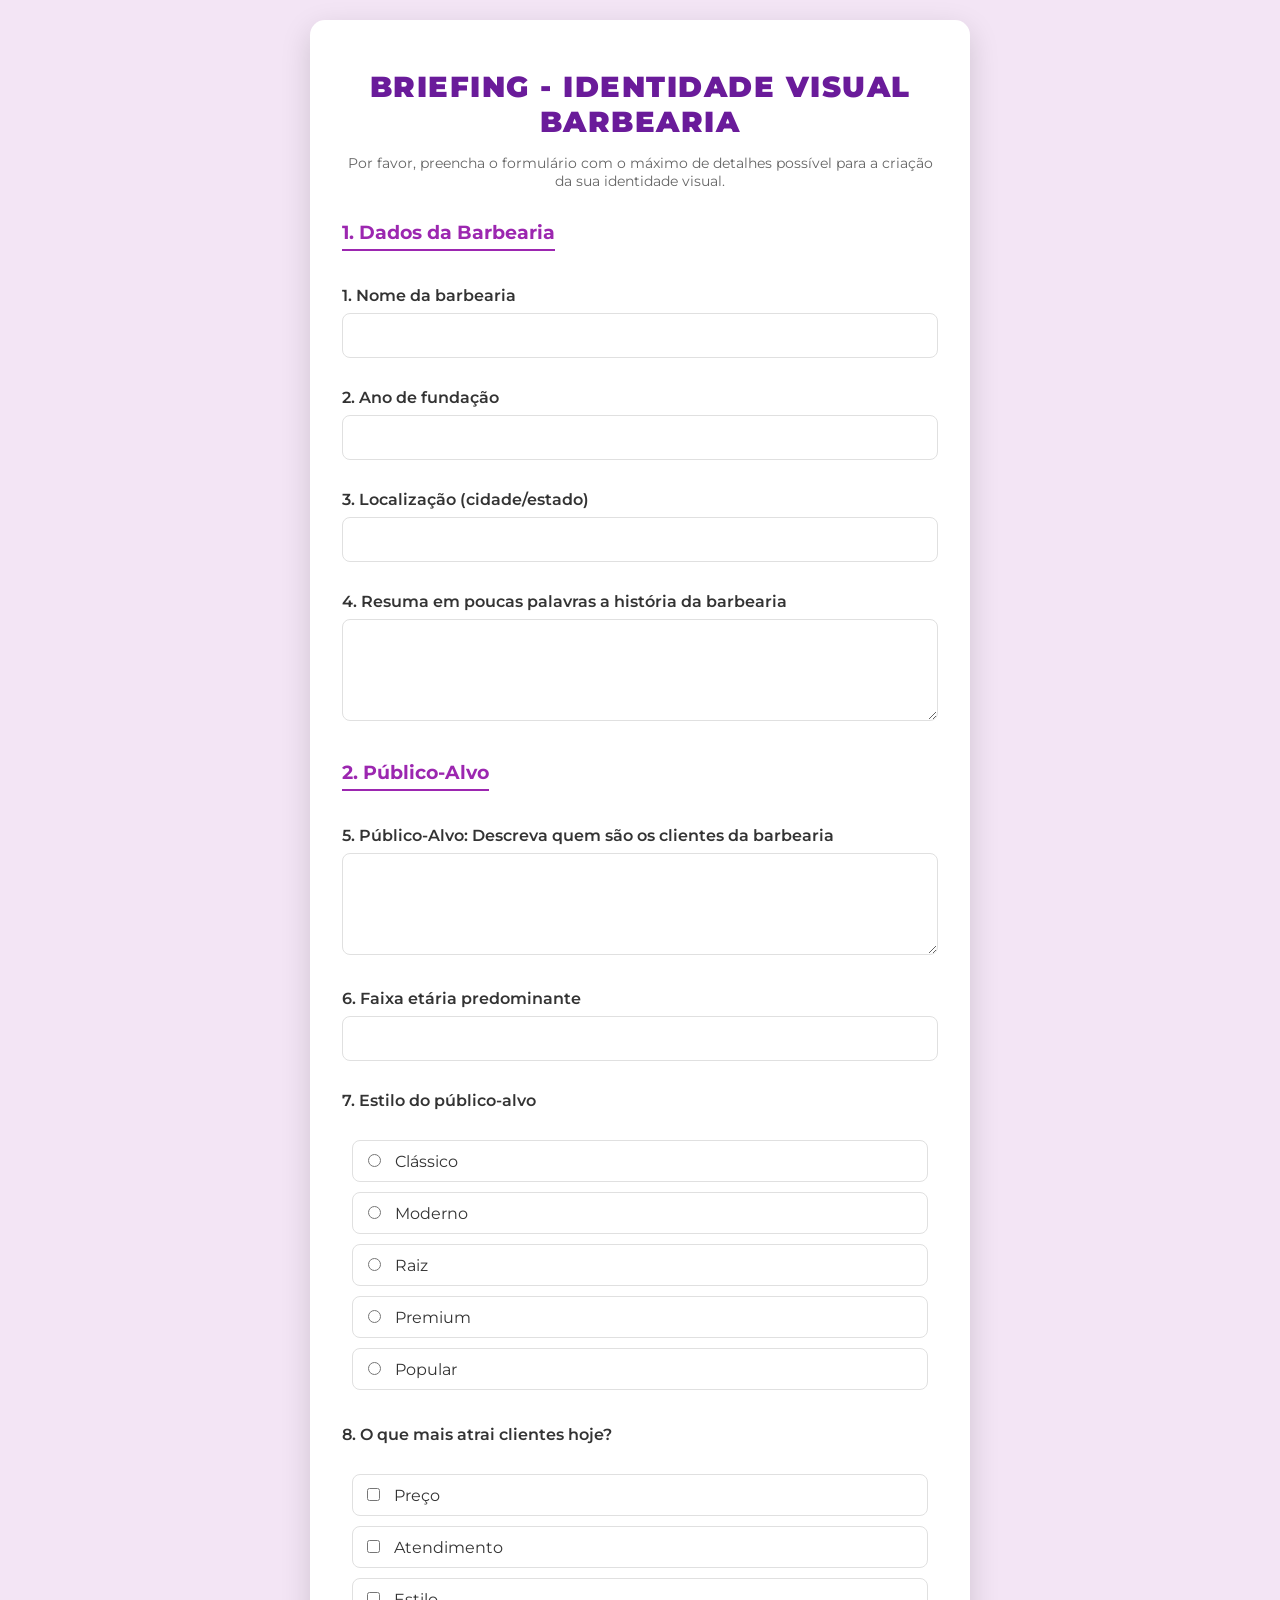
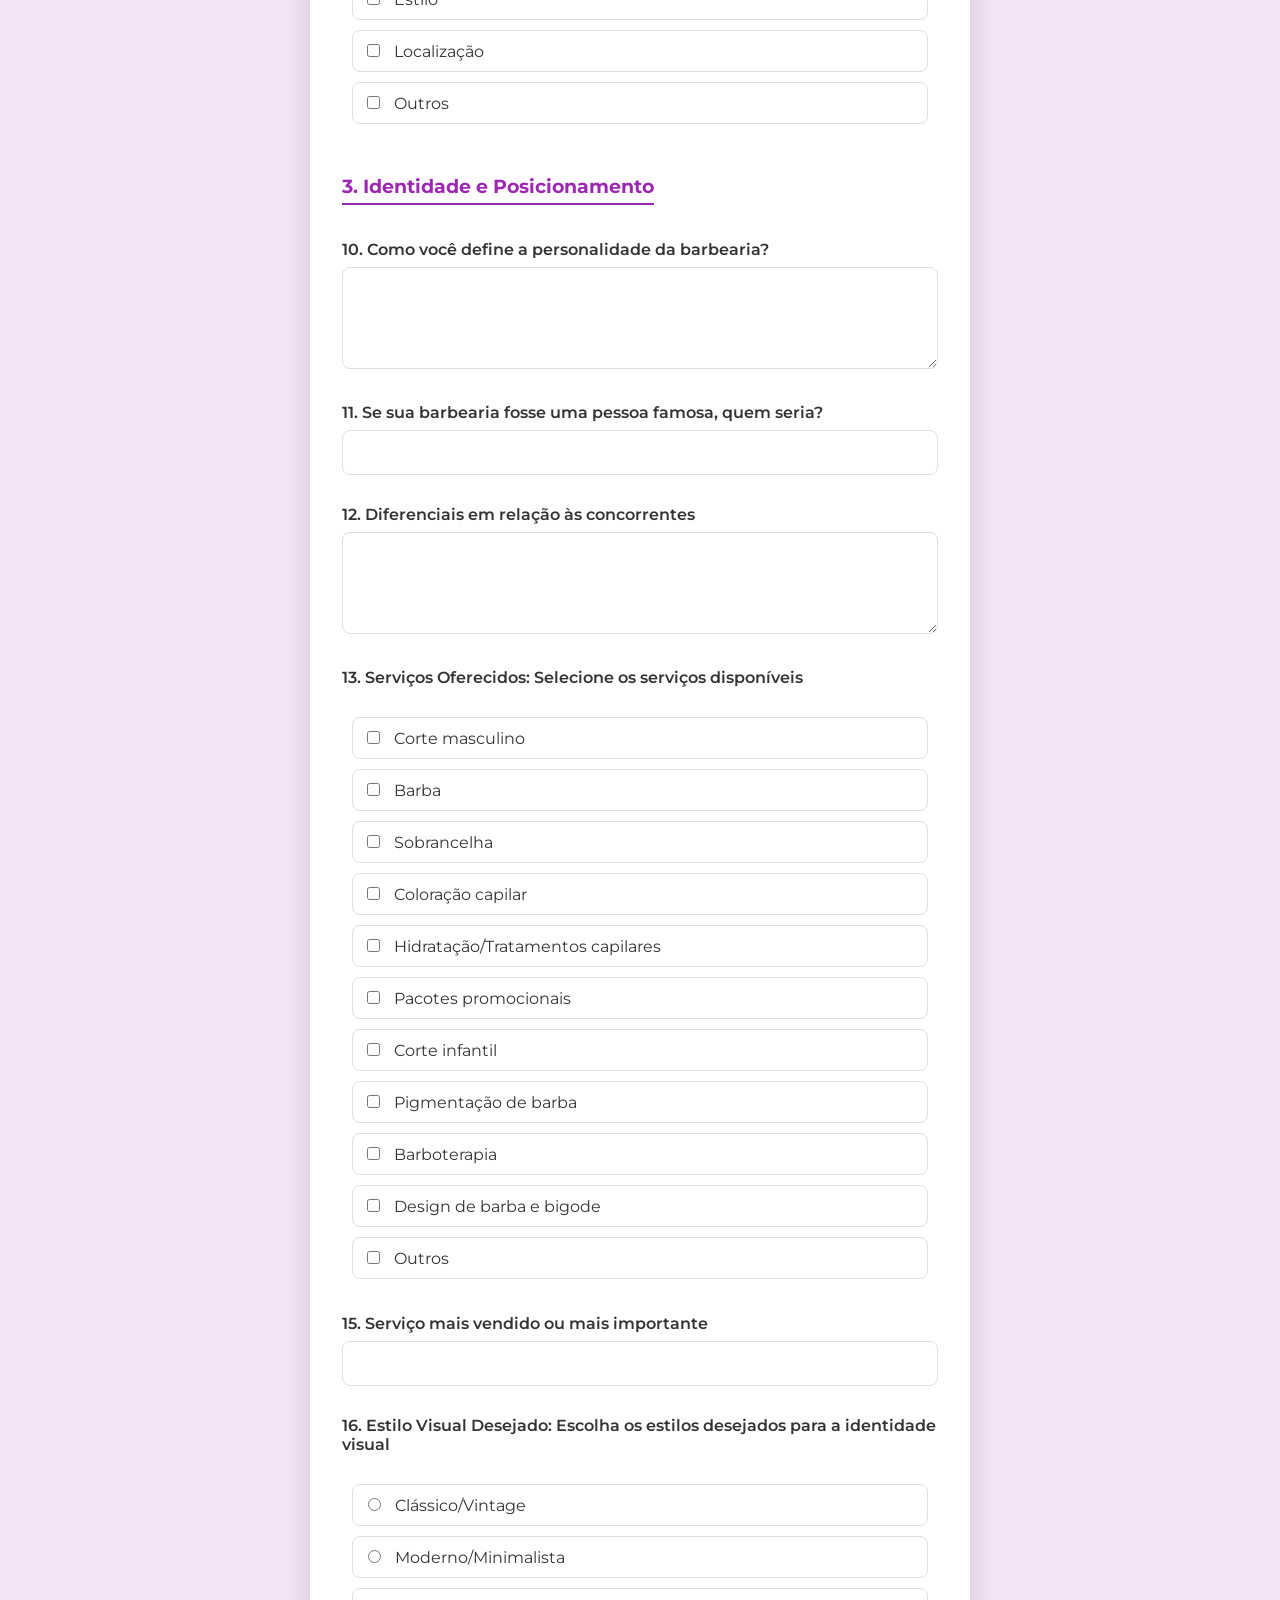
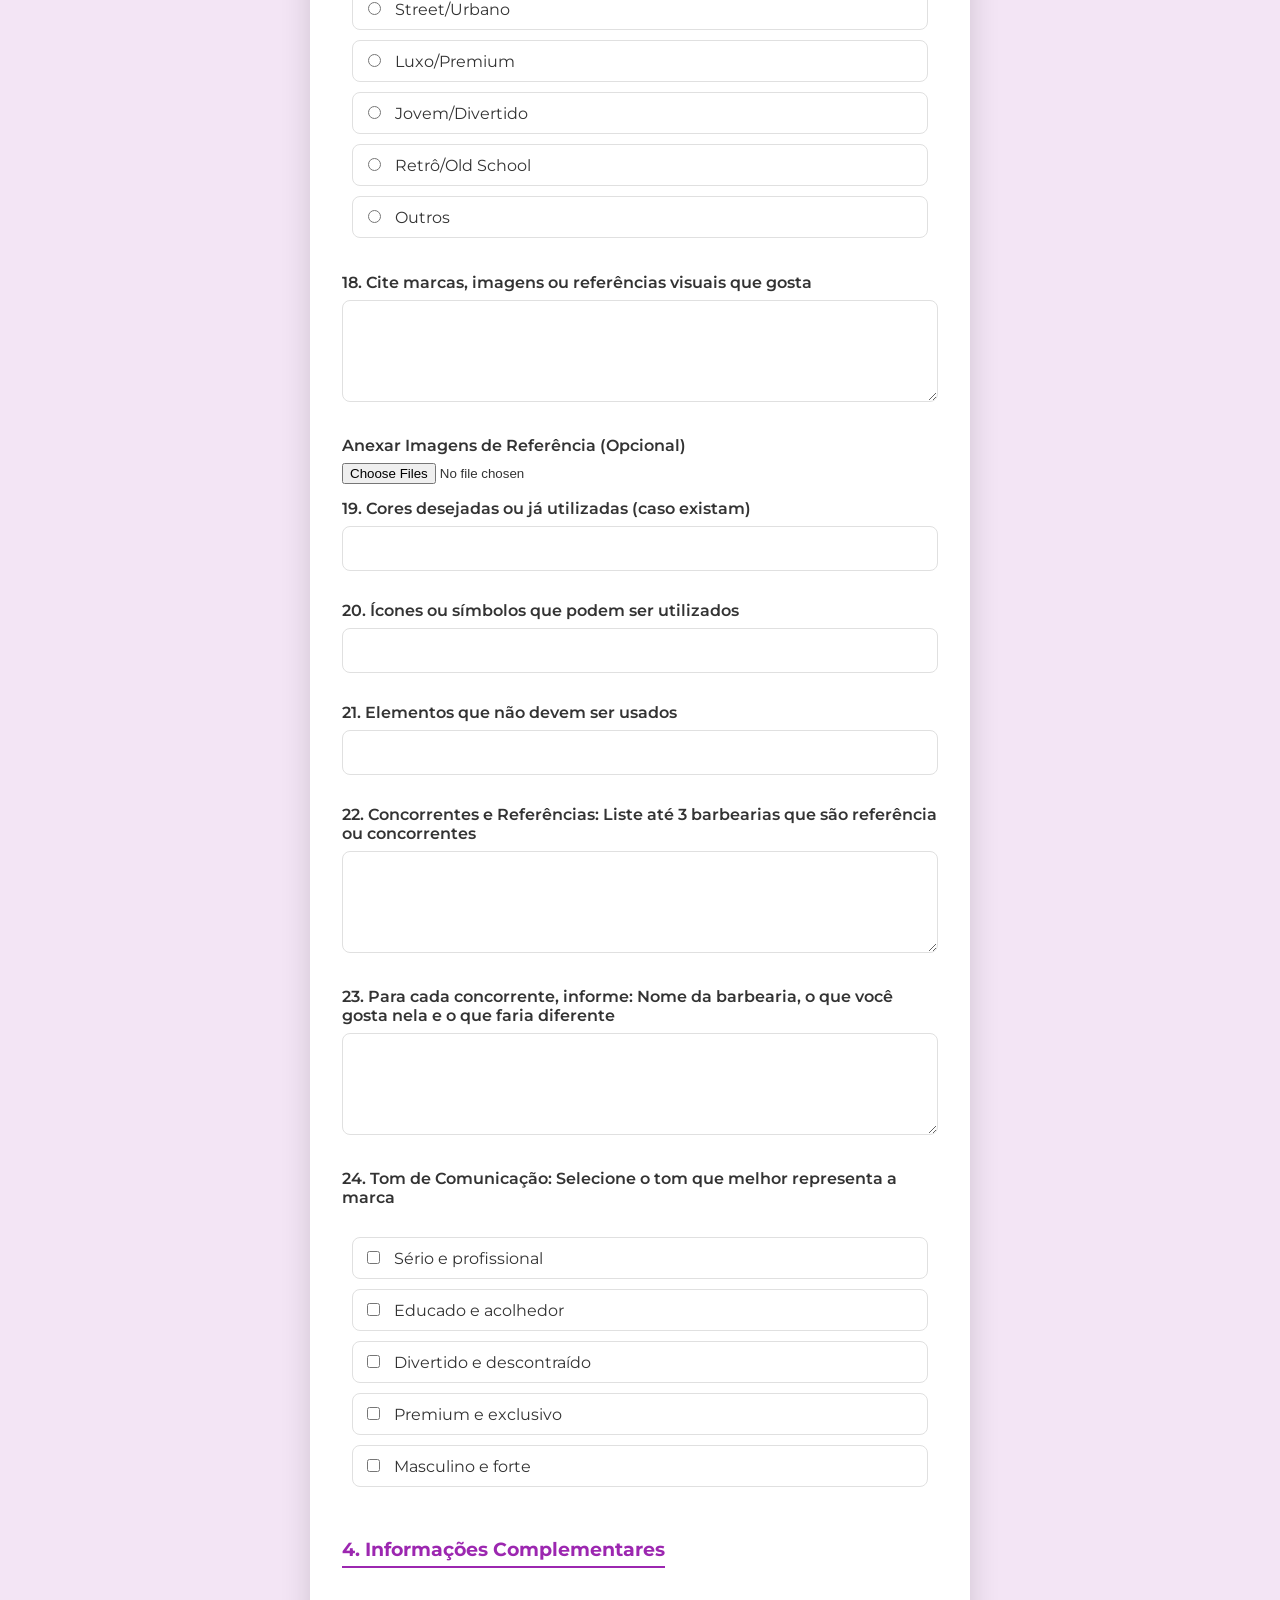
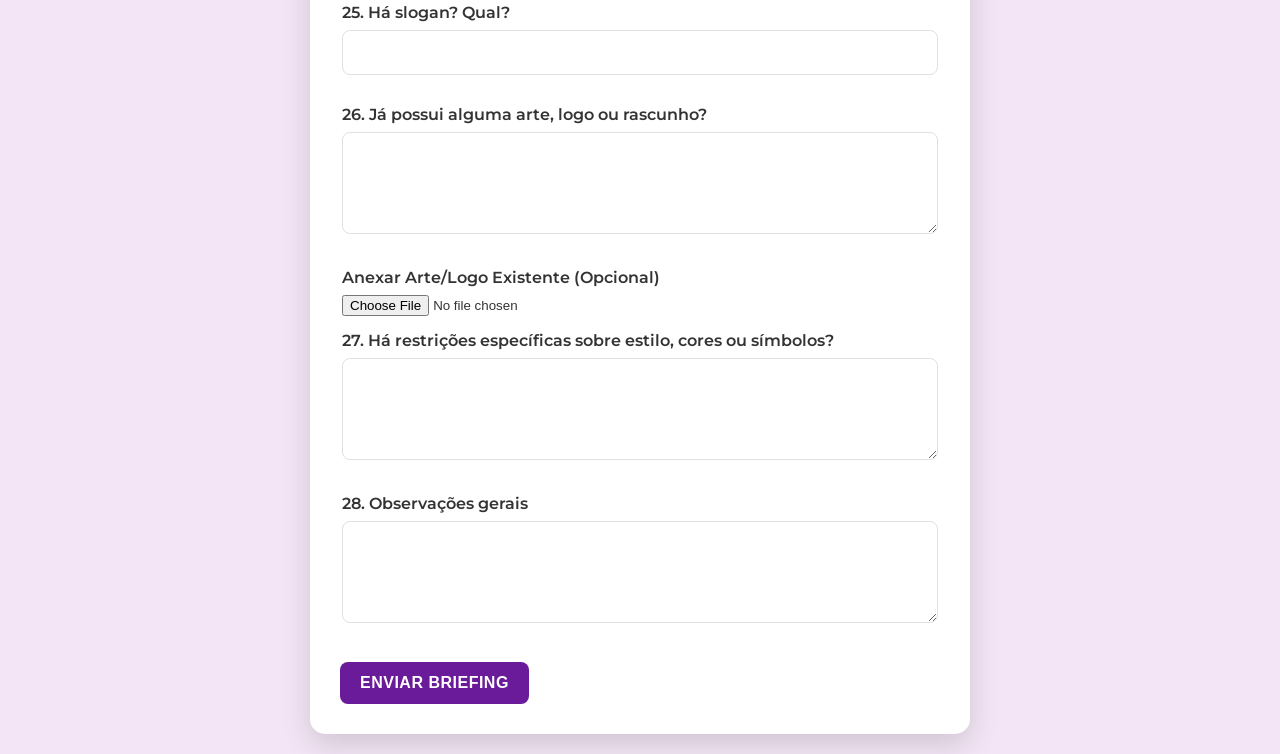
==== commit 8e963e60: "Add file upload options for references and art" ====
--- a/index.html
+++ b/index.html
@@ -115,6 +115,8 @@
 
                 <label for="referencias_visuais">18. Cite marcas, imagens ou referências visuais que gosta</label>
                 <textarea id="referencias_visuais" name="Cite marcas, imagens ou referências visuais que gosta" rows="4" required></textarea>
+                <label for="upload_referencias">Anexar Imagens de Referência (Opcional)</label>
+                <input type="file" id="upload_referencias" name="Anexar Imagens de Referência" accept="image/*" multiple>
 
                 <label for="cores_desejadas">19. Cores desejadas ou já utilizadas (caso existam)</label>
                 <input type="text" id="cores_desejadas" name="Cores desejadas ou já utilizadas (caso existam)" required>
@@ -150,6 +152,8 @@
                 
                 <label for="arte_logo_rascunho">26. Já possui alguma arte, logo ou rascunho?</label>
                 <textarea id="arte_logo_rascunho" name="Já possui alguma arte, logo ou rascunho?" rows="4" required></textarea>
+                <label for="upload_arte">Anexar Arte/Logo Existente (Opcional)</label>
+                <input type="file" id="upload_arte" name="Anexar Arte/Logo Existente" accept="image/*">
                 
                 <label for="restricoes">27. Há restrições específicas sobre estilo, cores ou símbolos?</label>
                 <textarea id="restricoes" name="Há restrições específicas sobre estilo, cores ou símbolos?" rows="4" required></textarea>
